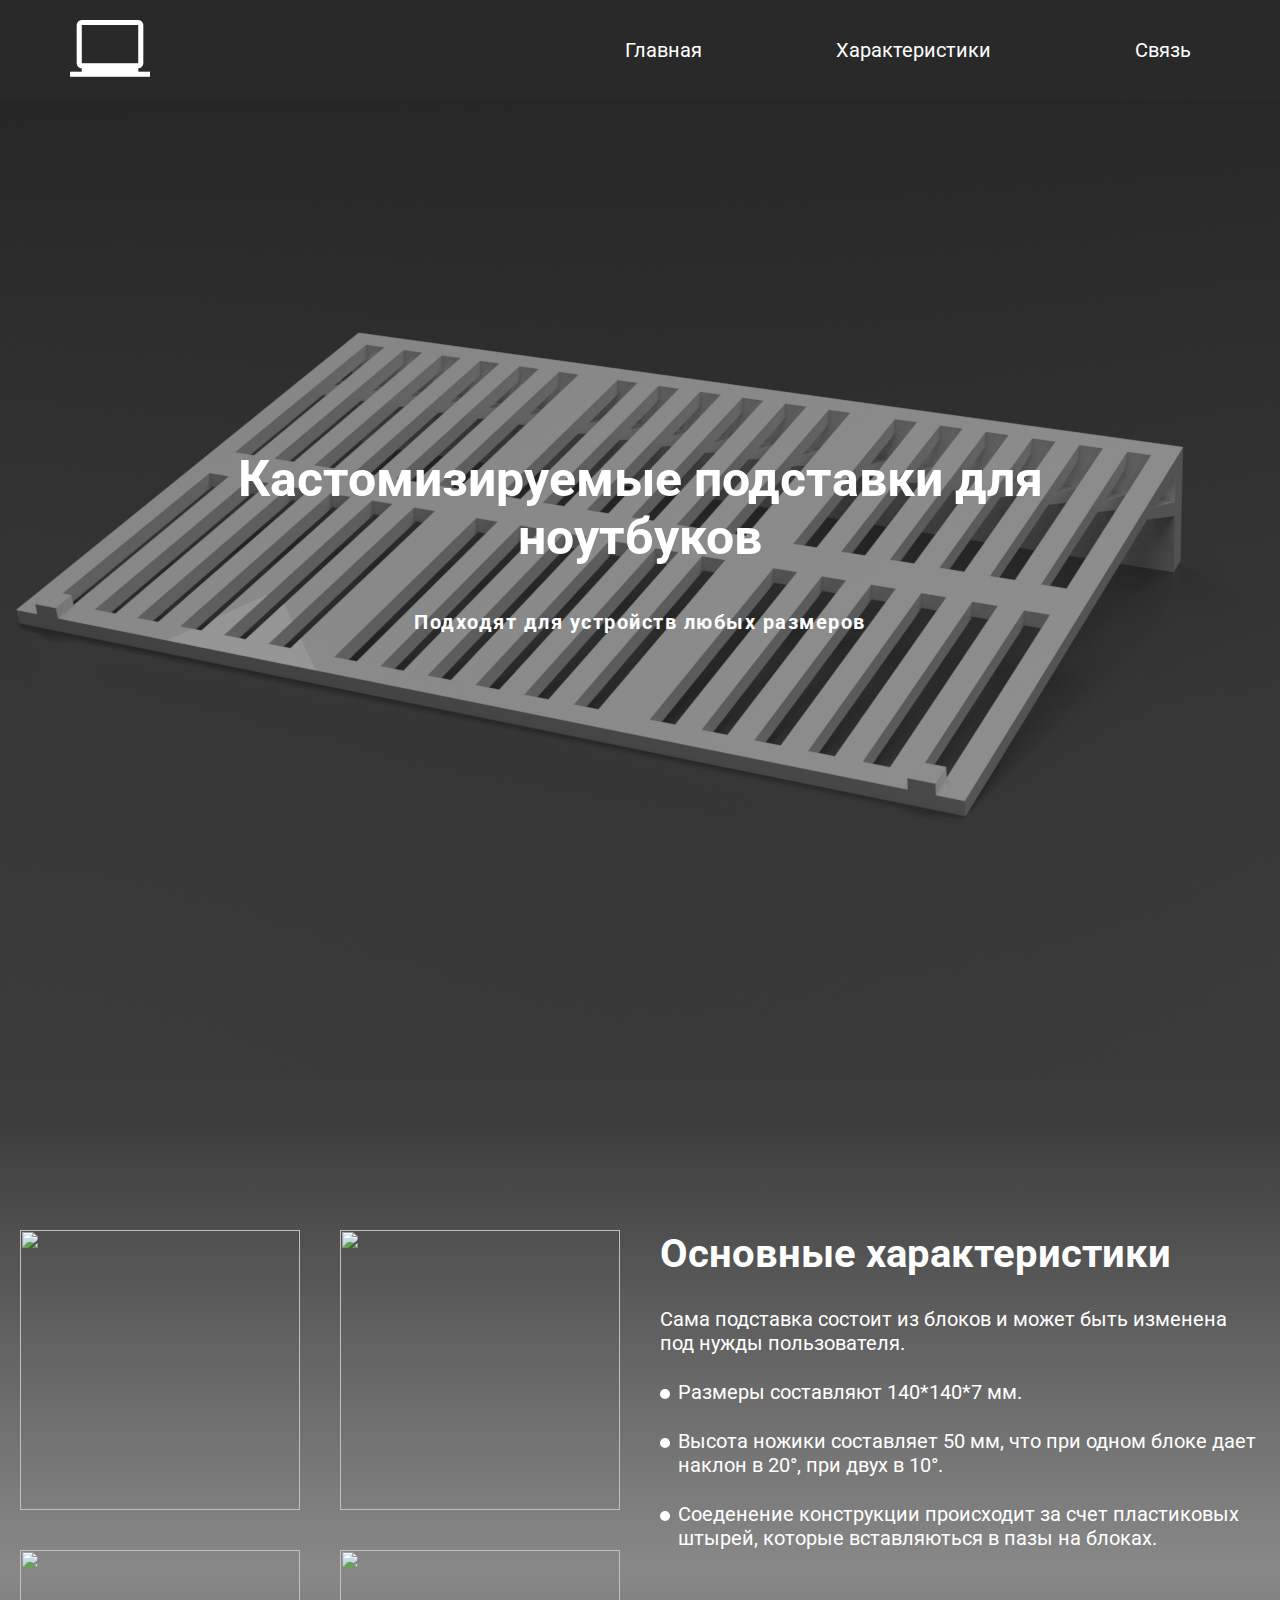
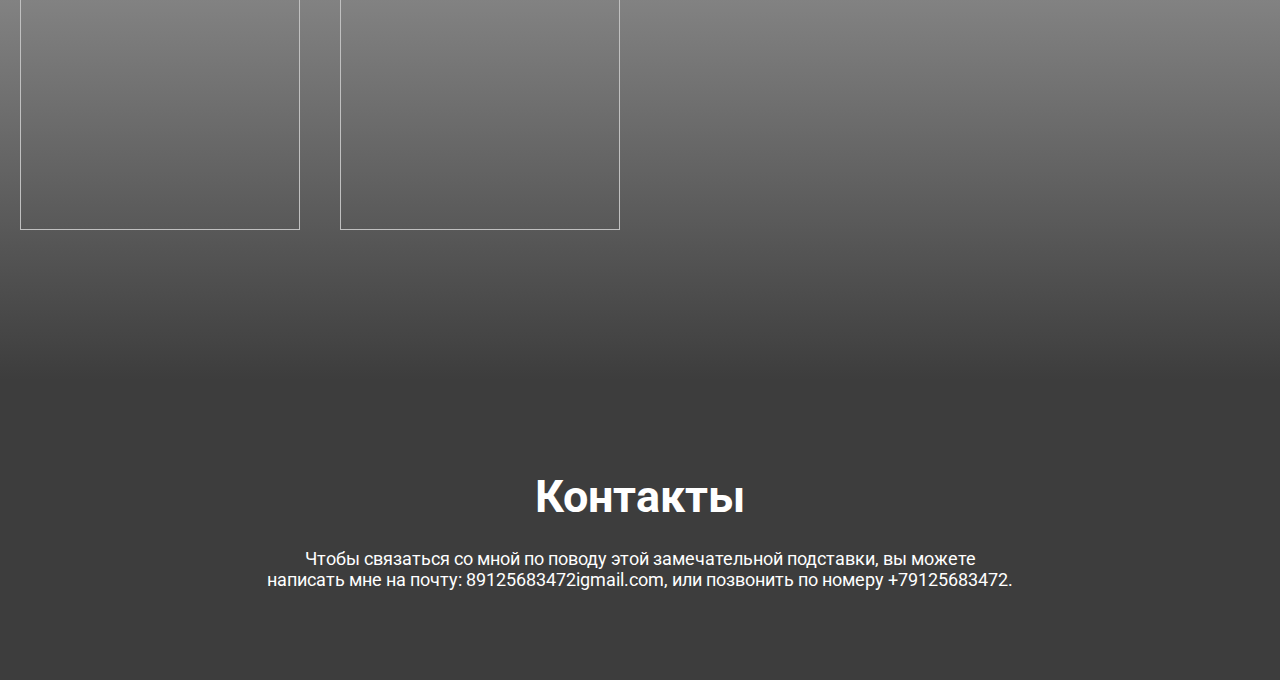
==== docs/index.html @ a1c27b6e "Update index.html" ====
<!DOCTYPE html>
<html lang="en">
<head>
    <meta charset="UTF-8">
    <meta name="viewport" content="width=device-width, initial-scale=1.0">
    <title>Великая подставка для ноутбука</title>
    <link rel="stylesheet" href="style.css">
    <link rel="preconnect" href="https://fonts.googleapis.com">
    <link rel="preconnect" href="https://fonts.gstatic.com" crossorigin>
    <link href="https://fonts.googleapis.com/css2?family=Roboto:ital,wght@0,100;0,300;0,400;0,500;0,700;0,900;1,100;1,300;1,400;1,500;1,700;1,900&display=swap" rel="stylesheet">
    <link rel="stylesheet" href="https://fonts.googleapis.com/css2?family=Material+Symbols+Outlined:opsz,wght,FILL,GRAD@20..48,100..700,0..1,-50..200" />
</head>
<body>
    <header class="head">
        <div class="head-wrapper">
            <div class="head-wrapper-icon">
                    <span class="material-symbols-outlined" style="font-size: 80px; display: flex; flex-wrap: wrap; align-content: center; color: #fff;">
                        laptop_windows
                        </span>
            </div>
            <div class="head-wrapper-cont">
                <a href="#main" class="head-wrapper-a">Главная</a>
                <a href="#info" class="head-wrapper-a">Характеристики</a>
                <a href="#footer" class="head-wrapper-a head-wrapper-a1">Связь</a>
            </div>
            
            </div>
    </header>
    <section class="main" id="main">
        <div class="main-dark">
            <div class="main-wrapper">
                <h1 class="main-title">Кастомизируемые подставки для ноутбуков</h1>
                <h2 class="main-subtitle">Подходят для устройств любых размеров</h2>
            </div>
        </div>
    </section>
    <section class="info" id="info">
        <div class="info-wrapper">
            <div class="info-img">
                <img src="img/3.png" alt="" class="info-img-block">
                <img src="img/1.png" alt="" class="info-img-block">
                <img src="img/4.png" alt="" class="info-img-block">
                <img src="img/2.png" alt="" class="info-img-block">
            </div>
            <div class="info-text">
                <h2 class="info-text-title">Основные характеристики</h2>

                <p class="info-text-p">Сама подставка состоит из блоков и может быть изменена под нужды пользователя.</p>
                <div class="info-text-block"><span class="info-text-op-dot"></span><p class="info-text-op">Размеры составляют 140*140*7 мм.</p></div>
                <div class="info-text-block"><span class="info-text-op-dot"></span><p class="info-text-op">Высота ножики составляет 50 мм, что при одном блоке дает наклон в 20°, при двух в 10°.</p></div>
                <div class="info-text-block"><span class="info-text-op-dot"></span><p class="info-text-op">Соеденение конструкции происходит за счет пластиковых штырей, которые вставляються в пазы на блоках.</p></div>
            </div>
            
        </div>
    </section>
    <footer class="contact" id="footer">
        <div class="contact-wrapper">
            <h2 class="contact-title">Контакты</h2>
            <p class="contact-text">Чтобы связаться со мной по поводу этой замечательной подставки, вы можете написать мне на почту: 89125683472igmail.com, или позвонить по номеру +79125683472.</p>
        </div>
    </footer>
</body>
</html>
---- docs/style.css ----
.material-symbols-outlined
{
    font-size: 30px;
}
body
{
    width: 100%;
    height: 100%;
    margin: 0;
    display: block;
    font-family: "Roboto";
}
h1, h2, h3
{
    margin: 0;
    padding: 0;
    font-size: 17px;
}
p
{
    margin: 0;
}
@import url('https://fonts.googleapis.com/css2?family=Roboto:ital,wght@0,100;0,300;0,400;0,500;0,700;0,900;1,100;1,300;1,400;1,500;1,700;1,900&display=swap');
.head
{
    width: 100%;
    height: 100px;
    background-color: #292929;
    position: fixed;
}
.head-wrapper
{
    height: 100px;
    width: 94.79%;
    display: flex;
    justify-content: space-between;
    margin-left: 50px;
    margin-right: 50px;
}

.head-wrapper-cont
{
    width: 700px;
    display: flex;
    justify-content: space-between;
    align-content: center;
    flex-wrap: wrap;
}

.head-wrapper-a
{
    width: 200px;
    color: #fff;
    padding-top: 5px;
    padding-bottom: 5px;
    display: flex;
    justify-content: center;
    flex-wrap: wrap;
    align-content: center;
    text-decoration: none;
    font-size: 20px;
    background-color: #292929;
    height: 85px;
    transition: all 1s ease-in-out;
}

.head-wrapper-icon
{
    height: 100%;
    width: 120px;
    display: flex;
    justify-content: center;
    align-content: center;
    flex-wrap: wrap;
}

.head-wrapper-a1
{
    margin-right: 0;
}

.head-wrapper-a:hover
{
    background-color: #fff;
    border-radius: 15px;
    transition: all 1s ease-in-out;
    color: #292929;
}

.main
{
    width: 100%;
    height: 1080px;
    display: flex;
    justify-content: center;
    align-content: center;
    flex-wrap: wrap;
    background-image: url('../img/untitled.png');
    background-position: center;
    background-repeat: no-repeat;
    background-color: #292929;
}

.main-wrapper
{
    width: 960px;
    height: 500px;
    display: flex;
    justify-content: center;
    flex-wrap: wrap;
    align-content: center;
}

.main-title
{
    width: 100%;
    height: 25%;
    margin-bottom: 35px;
    display: flex;
    justify-content: center;
    font-size: 50px;
    text-align: center;
    color:white;

}

.main-subtitle
{
    width: 100%;
    height: 20px;
    text-align: center;
    color:white;
    font-size: 20px;
    letter-spacing: 1.5px;
}

.main-dark
{
    width: 100%;
    height: 1080px;
    display: flex;
    justify-content: center;
    flex-wrap: wrap;
    align-content: center;
    background-color: rgba(73, 73, 73, 0.37);
    background: radial-gradient(farthest-corner at 2000px 1000px, rgba(95, 95, 95, 0.37) 15%, rgba(54, 54, 54, 0.37) 100%);
}

.info
{
    width: 100%;
    height: 900px;
    display: flex;
    justify-content: center;
    flex-wrap: wrap;
    align-content: center;
    color: #fff;
    background: rgb(41,41,41);
    background: linear-gradient(180deg, rgb(61, 61, 61) 5%, rgba(136,136,136,1) 54%, rgba(61,61,61,1) 100%);
}

.info-wrapper
{
    display: flex;
    justify-content: space-between;
    flex-wrap: wrap;
    align-content: center;
    width: 1240px;
    height: 600px;
}

.info-img
{
    width: 600px;
    height: 100%;
    display: flex;
    justify-content: space-between;
    align-content:space-between;
    flex-wrap: wrap;
    padding-right: 20px;
}

.info-img-block
{
    height: 280px;
    width: 280px;
}

.info-text
{
    width: 600px;
    height: 100%;
    padding-left: 20px;
}

.info-text-op-dot
{
    display: block;
    width: 10px;
    height: 10px;
    background-color: #fff;
    border-radius: 50%;
    margin-right: 8px;
}

.info-text-title
{
    font-size: 40px;
    margin-bottom: 30px;
}

.info-text p
{
    font-size: 20px;
    margin: 0;
    margin-bottom: 25px;
}

.info-text-op
{
    display: flex;
    align-items: baseline;
    width: 580px;
}

.info-text-block
{
    display: flex;
    align-items: baseline;
}

.contact
{
    width: 100%;
    height: 300px;
    background-color: #3d3d3d;
    display: flex;
    justify-content: center;
    flex-wrap: wrap;
    align-content: center;
}

.contact-wrapper
{
    width: 1220px;
    height: 300px;
    text-align: center;
    display: flex;
    justify-content: center;
    flex-direction: column;
    align-content: center;
    flex-wrap: wrap;
}

.contact-title
{
    color: #fff;
    font-size: 45px;
    margin-bottom: 25px;
}

.contact-text
{
    width: 750px;
    color: #fff;
    font-size: 18px;
}
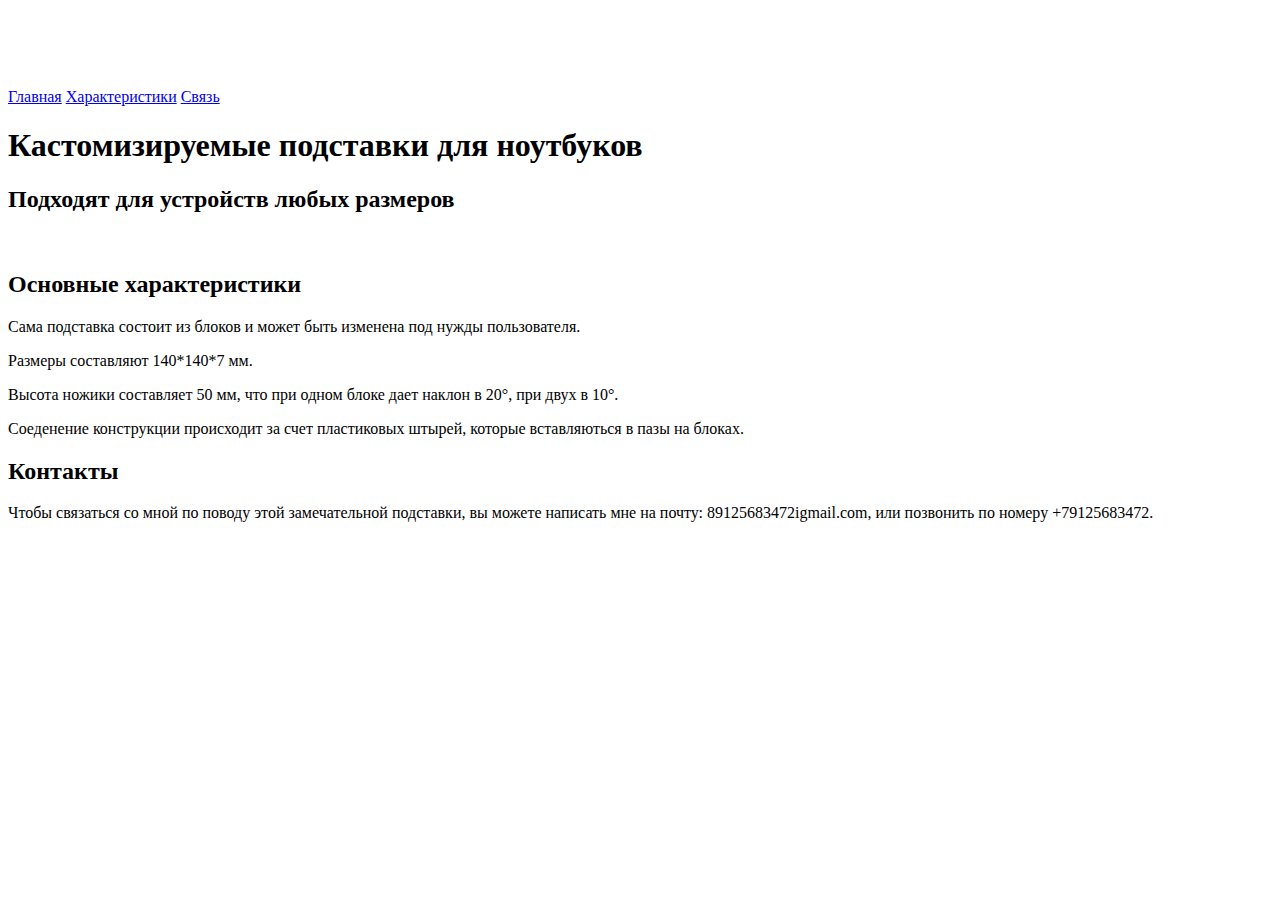
==== commit 6904811c: "Update index.html" ====
--- a/docs/index.html
+++ b/docs/index.html
@@ -4,7 +4,7 @@
     <meta charset="UTF-8">
     <meta name="viewport" content="width=device-width, initial-scale=1.0">
     <title>Великая подставка для ноутбука</title>
-    <link rel="stylesheet" href="style.css">
+    <link rel="stylesheet" href="docs/style.css">
     <link rel="preconnect" href="https://fonts.googleapis.com">
     <link rel="preconnect" href="https://fonts.gstatic.com" crossorigin>
     <link href="https://fonts.googleapis.com/css2?family=Roboto:ital,wght@0,100;0,300;0,400;0,500;0,700;0,900;1,100;1,300;1,400;1,500;1,700;1,900&display=swap" rel="stylesheet">
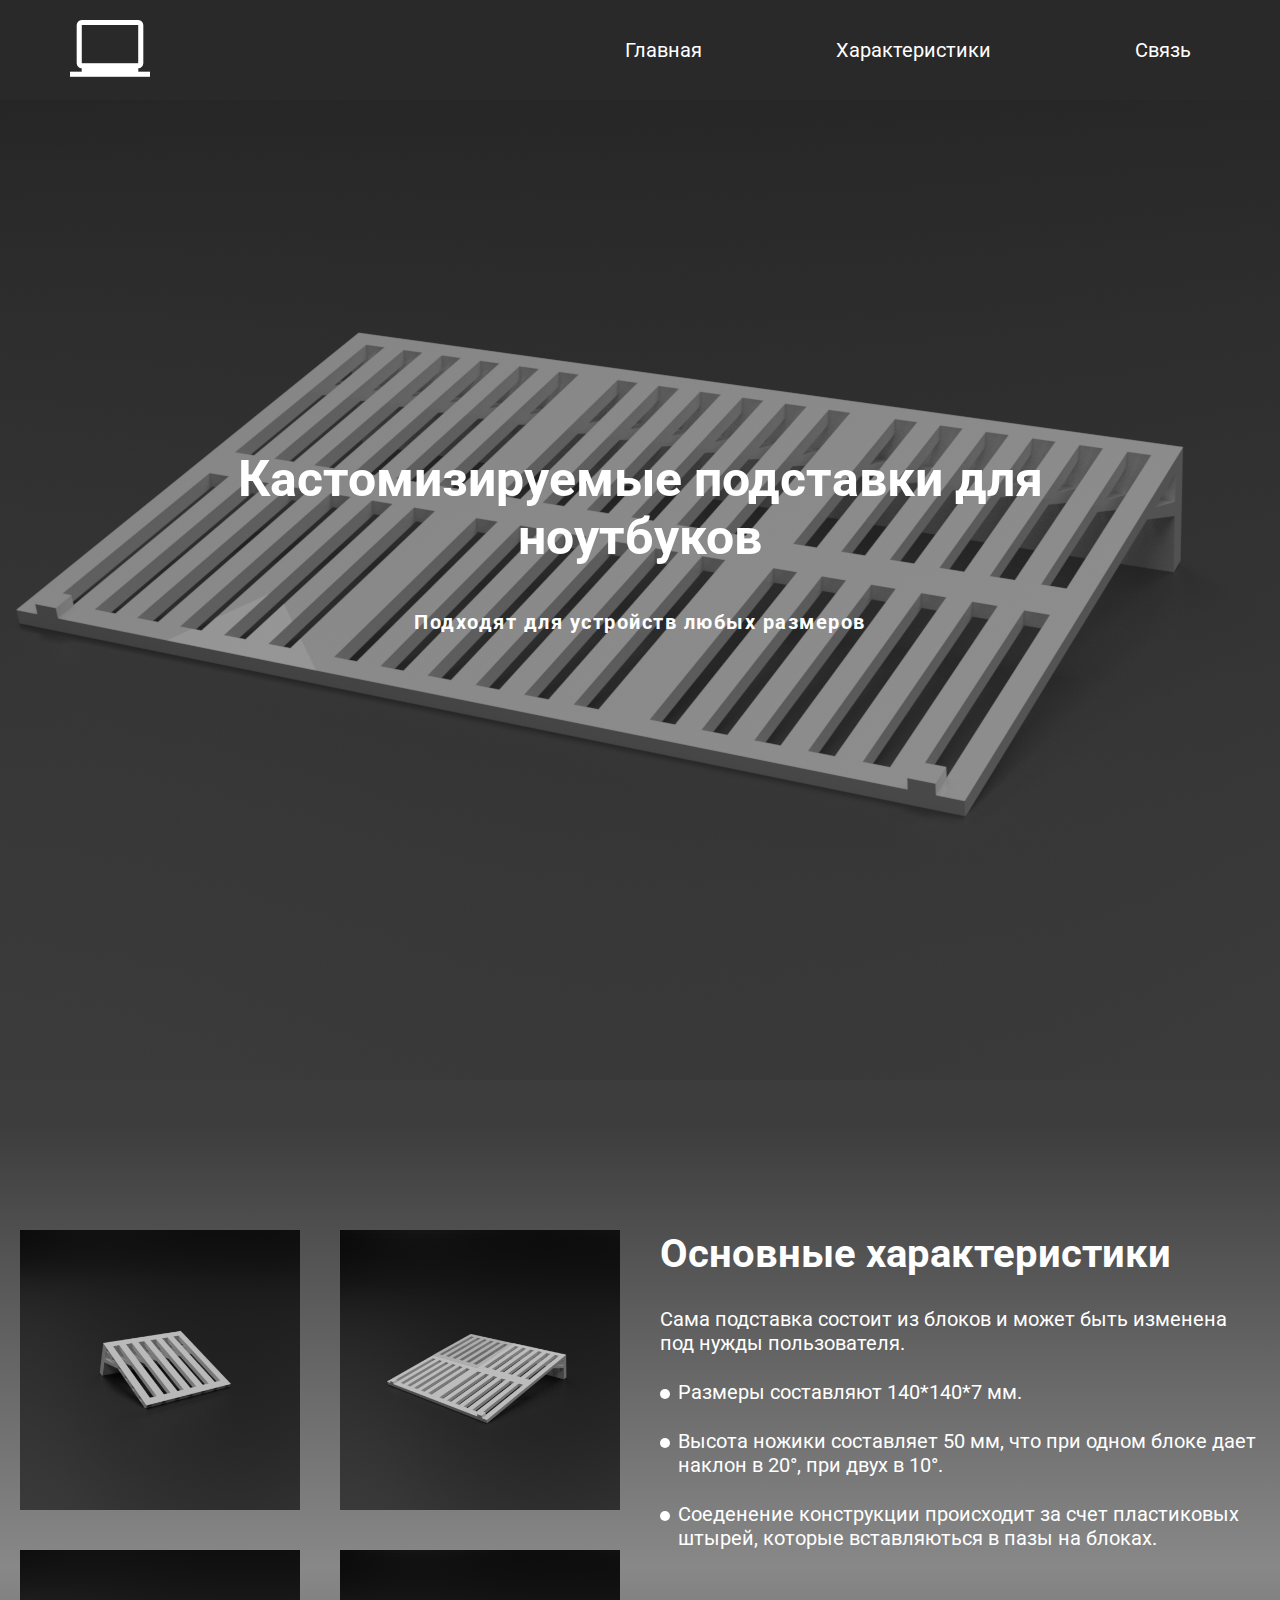
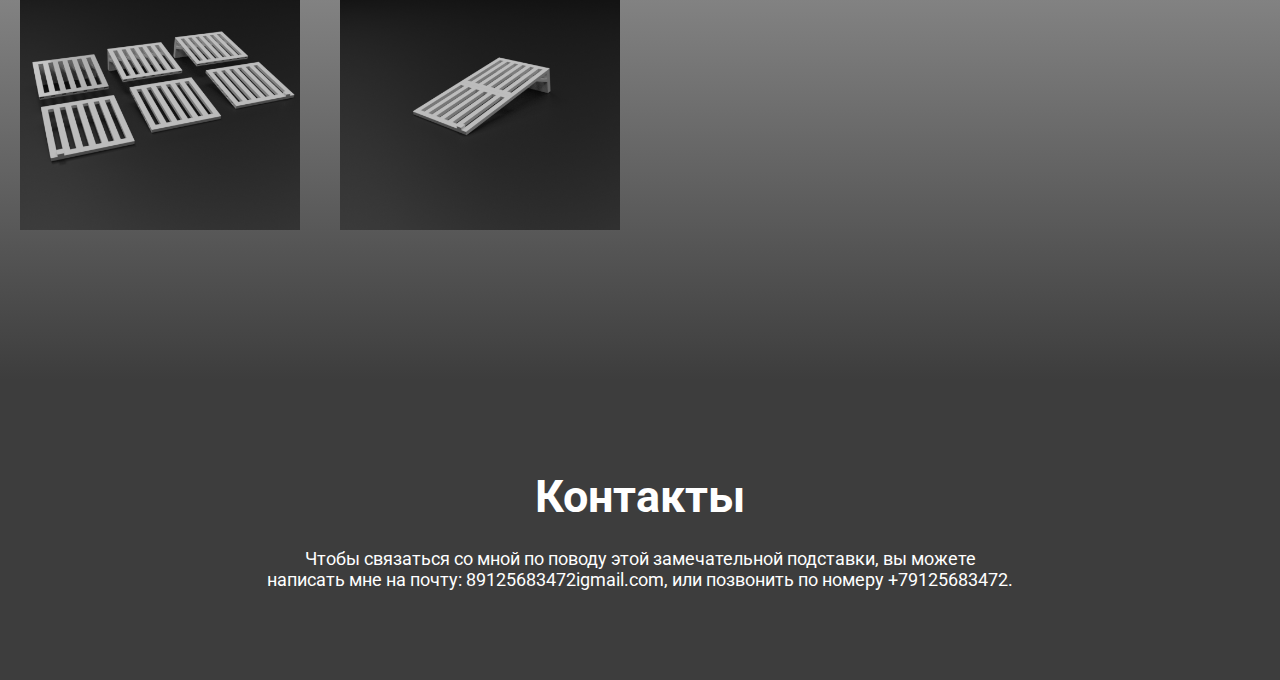
==== commit 5a5c3e5d: "Add files via upload" ====
--- a/docs/index.html
+++ b/docs/index.html
@@ -4,7 +4,7 @@
     <meta charset="UTF-8">
     <meta name="viewport" content="width=device-width, initial-scale=1.0">
     <title>Великая подставка для ноутбука</title>
-    <link rel="stylesheet" href="docs/style.css">
+    <link rel="stylesheet" href="style.css">
     <link rel="preconnect" href="https://fonts.googleapis.com">
     <link rel="preconnect" href="https://fonts.gstatic.com" crossorigin>
     <link href="https://fonts.googleapis.com/css2?family=Roboto:ital,wght@0,100;0,300;0,400;0,500;0,700;0,900;1,100;1,300;1,400;1,500;1,700;1,900&display=swap" rel="stylesheet">
@@ -37,10 +37,10 @@
     <section class="info" id="info">
         <div class="info-wrapper">
             <div class="info-img">
-                <img src="img/3.png" alt="" class="info-img-block">
-                <img src="img/1.png" alt="" class="info-img-block">
-                <img src="img/4.png" alt="" class="info-img-block">
-                <img src="img/2.png" alt="" class="info-img-block">
+                <img src="../img/3.png" alt="" class="info-img-block">
+                <img src="../img/1.png" alt="" class="info-img-block">
+                <img src="../img/4.png" alt="" class="info-img-block">
+                <img src="../img/2.png" alt="" class="info-img-block">
             </div>
             <div class="info-text">
                 <h2 class="info-text-title">Основные характеристики</h2>
@@ -60,4 +60,4 @@
         </div>
     </footer>
 </body>
-</html>
+</html>--- a/docs/style.css
+++ b/docs/style.css
@@ -0,0 +1,267 @@
+.material-symbols-outlined
+{
+    font-size: 30px;
+}
+body
+{
+    width: 100%;
+    height: 100%;
+    margin: 0;
+    display: block;
+    font-family: "Roboto";
+}
+h1, h2, h3
+{
+    margin: 0;
+    padding: 0;
+    font-size: 17px;
+}
+p
+{
+    margin: 0;
+}
+@import url('https://fonts.googleapis.com/css2?family=Roboto:ital,wght@0,100;0,300;0,400;0,500;0,700;0,900;1,100;1,300;1,400;1,500;1,700;1,900&display=swap');
+.head
+{
+    width: 100%;
+    height: 100px;
+    background-color: #292929;
+    position: fixed;
+}
+.head-wrapper
+{
+    height: 100px;
+    width: 94.79%;
+    display: flex;
+    justify-content: space-between;
+    margin-left: 50px;
+    margin-right: 50px;
+}
+
+.head-wrapper-cont
+{
+    width: 700px;
+    display: flex;
+    justify-content: space-between;
+    align-content: center;
+    flex-wrap: wrap;
+}
+
+.head-wrapper-a
+{
+    width: 200px;
+    color: #fff;
+    padding-top: 5px;
+    padding-bottom: 5px;
+    display: flex;
+    justify-content: center;
+    flex-wrap: wrap;
+    align-content: center;
+    text-decoration: none;
+    font-size: 20px;
+    background-color: #292929;
+    height: 85px;
+    transition: all 1s ease-in-out;
+}
+
+.head-wrapper-icon
+{
+    height: 100%;
+    width: 120px;
+    display: flex;
+    justify-content: center;
+    align-content: center;
+    flex-wrap: wrap;
+}
+
+.head-wrapper-a1
+{
+    margin-right: 0;
+}
+
+.head-wrapper-a:hover
+{
+    background-color: #fff;
+    border-radius: 15px;
+    transition: all 1s ease-in-out;
+    color: #292929;
+}
+
+.main
+{
+    width: 100%;
+    height: 1080px;
+    display: flex;
+    justify-content: center;
+    align-content: center;
+    flex-wrap: wrap;
+    background-image: url('../img/untitled.png');
+    background-position: center;
+    background-repeat: no-repeat;
+    background-color: #292929;
+}
+
+.main-wrapper
+{
+    width: 960px;
+    height: 500px;
+    display: flex;
+    justify-content: center;
+    flex-wrap: wrap;
+    align-content: center;
+}
+
+.main-title
+{
+    width: 100%;
+    height: 25%;
+    margin-bottom: 35px;
+    display: flex;
+    justify-content: center;
+    font-size: 50px;
+    text-align: center;
+    color:white;
+
+}
+
+.main-subtitle
+{
+    width: 100%;
+    height: 20px;
+    text-align: center;
+    color:white;
+    font-size: 20px;
+    letter-spacing: 1.5px;
+}
+
+.main-dark
+{
+    width: 100%;
+    height: 1080px;
+    display: flex;
+    justify-content: center;
+    flex-wrap: wrap;
+    align-content: center;
+    background-color: rgba(73, 73, 73, 0.37);
+    background: radial-gradient(farthest-corner at 2000px 1000px, rgba(95, 95, 95, 0.37) 15%, rgba(54, 54, 54, 0.37) 100%);
+}
+
+.info
+{
+    width: 100%;
+    height: 900px;
+    display: flex;
+    justify-content: center;
+    flex-wrap: wrap;
+    align-content: center;
+    color: #fff;
+    background: rgb(41,41,41);
+    background: linear-gradient(180deg, rgb(61, 61, 61) 5%, rgba(136,136,136,1) 54%, rgba(61,61,61,1) 100%);
+}
+
+.info-wrapper
+{
+    display: flex;
+    justify-content: space-between;
+    flex-wrap: wrap;
+    align-content: center;
+    width: 1240px;
+    height: 600px;
+}
+
+.info-img
+{
+    width: 600px;
+    height: 100%;
+    display: flex;
+    justify-content: space-between;
+    align-content:space-between;
+    flex-wrap: wrap;
+    padding-right: 20px;
+}
+
+.info-img-block
+{
+    height: 280px;
+    width: 280px;
+}
+
+.info-text
+{
+    width: 600px;
+    height: 100%;
+    padding-left: 20px;
+}
+
+.info-text-op-dot
+{
+    display: block;
+    width: 10px;
+    height: 10px;
+    background-color: #fff;
+    border-radius: 50%;
+    margin-right: 8px;
+}
+
+.info-text-title
+{
+    font-size: 40px;
+    margin-bottom: 30px;
+}
+
+.info-text p
+{
+    font-size: 20px;
+    margin: 0;
+    margin-bottom: 25px;
+}
+
+.info-text-op
+{
+    display: flex;
+    align-items: baseline;
+    width: 580px;
+}
+
+.info-text-block
+{
+    display: flex;
+    align-items: baseline;
+}
+
+.contact
+{
+    width: 100%;
+    height: 300px;
+    background-color: #3d3d3d;
+    display: flex;
+    justify-content: center;
+    flex-wrap: wrap;
+    align-content: center;
+}
+
+.contact-wrapper
+{
+    width: 1220px;
+    height: 300px;
+    text-align: center;
+    display: flex;
+    justify-content: center;
+    flex-direction: column;
+    align-content: center;
+    flex-wrap: wrap;
+}
+
+.contact-title
+{
+    color: #fff;
+    font-size: 45px;
+    margin-bottom: 25px;
+}
+
+.contact-text
+{
+    width: 750px;
+    color: #fff;
+    font-size: 18px;
+}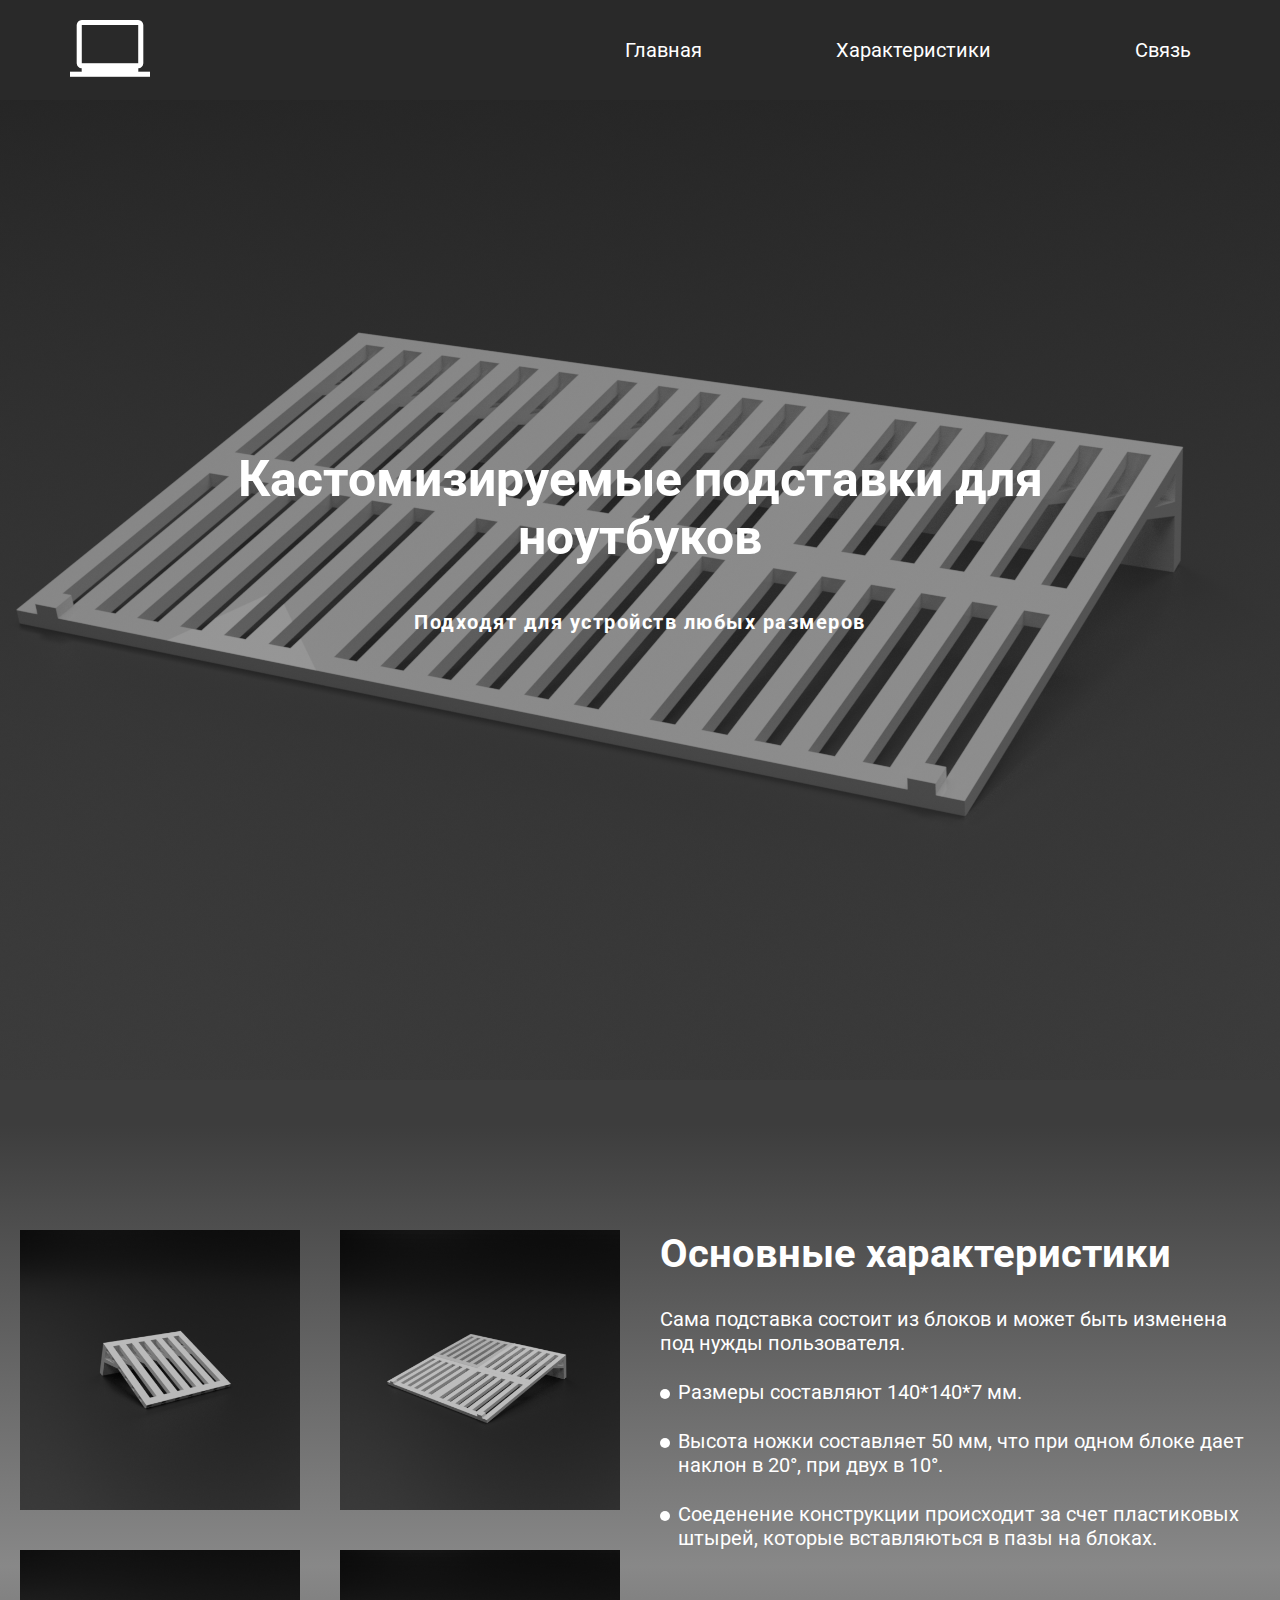
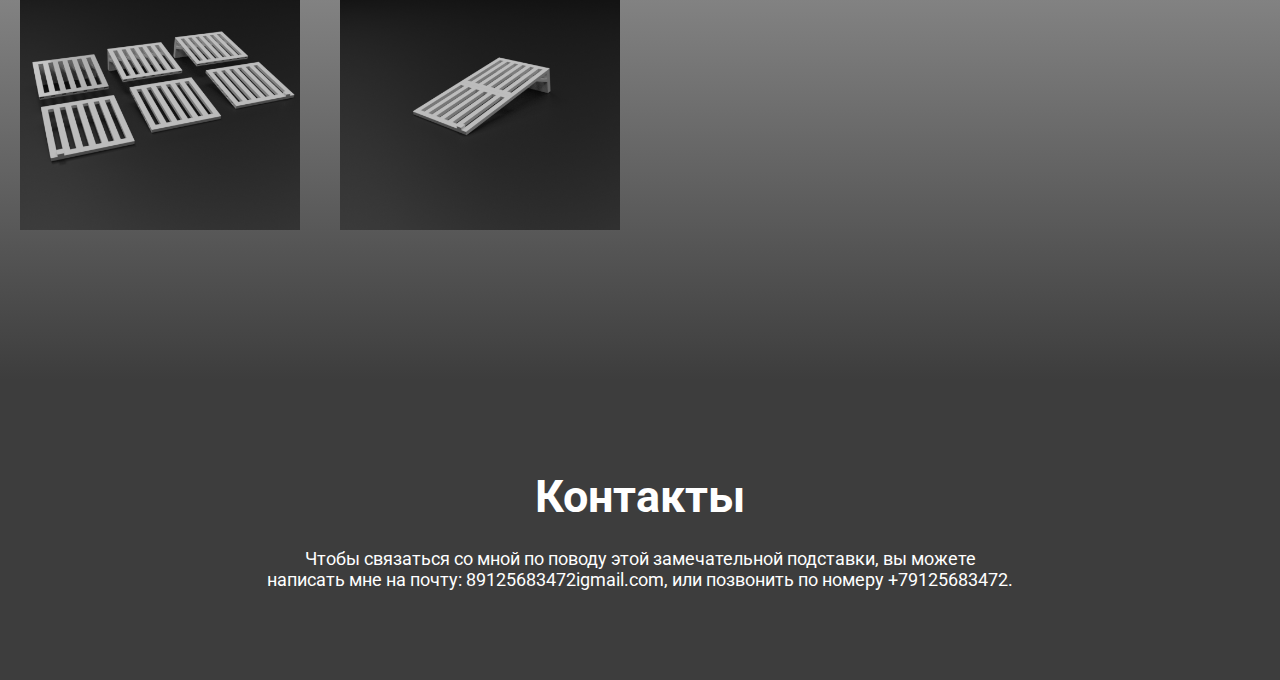
==== commit 3723007b: "Update index.html" ====
--- a/docs/index.html
+++ b/docs/index.html
@@ -37,17 +37,17 @@
     <section class="info" id="info">
         <div class="info-wrapper">
             <div class="info-img">
-                <img src="../img/3.png" alt="" class="info-img-block">
-                <img src="../img/1.png" alt="" class="info-img-block">
-                <img src="../img/4.png" alt="" class="info-img-block">
-                <img src="../img/2.png" alt="" class="info-img-block">
+                <img src="../img/3.png" alt="картинка подставки" class="info-img-block">
+                <img src="../img/1.png" alt="картинка подставки" class="info-img-block">
+                <img src="../img/4.png" alt="картинка подставки" class="info-img-block">
+                <img src="../img/2.png" alt="картинка подставки" class="info-img-block">
             </div>
             <div class="info-text">
                 <h2 class="info-text-title">Основные характеристики</h2>
 
                 <p class="info-text-p">Сама подставка состоит из блоков и может быть изменена под нужды пользователя.</p>
                 <div class="info-text-block"><span class="info-text-op-dot"></span><p class="info-text-op">Размеры составляют 140*140*7 мм.</p></div>
-                <div class="info-text-block"><span class="info-text-op-dot"></span><p class="info-text-op">Высота ножики составляет 50 мм, что при одном блоке дает наклон в 20°, при двух в 10°.</p></div>
+                <div class="info-text-block"><span class="info-text-op-dot"></span><p class="info-text-op">Высота ножки составляет 50 мм, что при одном блоке дает наклон в 20°, при двух в 10°.</p></div>
                 <div class="info-text-block"><span class="info-text-op-dot"></span><p class="info-text-op">Соеденение конструкции происходит за счет пластиковых штырей, которые вставляються в пазы на блоках.</p></div>
             </div>
             
@@ -60,4 +60,4 @@
         </div>
     </footer>
 </body>
-</html>+</html>
--- a/docs/style.css
+++ b/docs/style.css
@@ -264,4 +264,4 @@
     width: 750px;
     color: #fff;
     font-size: 18px;
-}+}
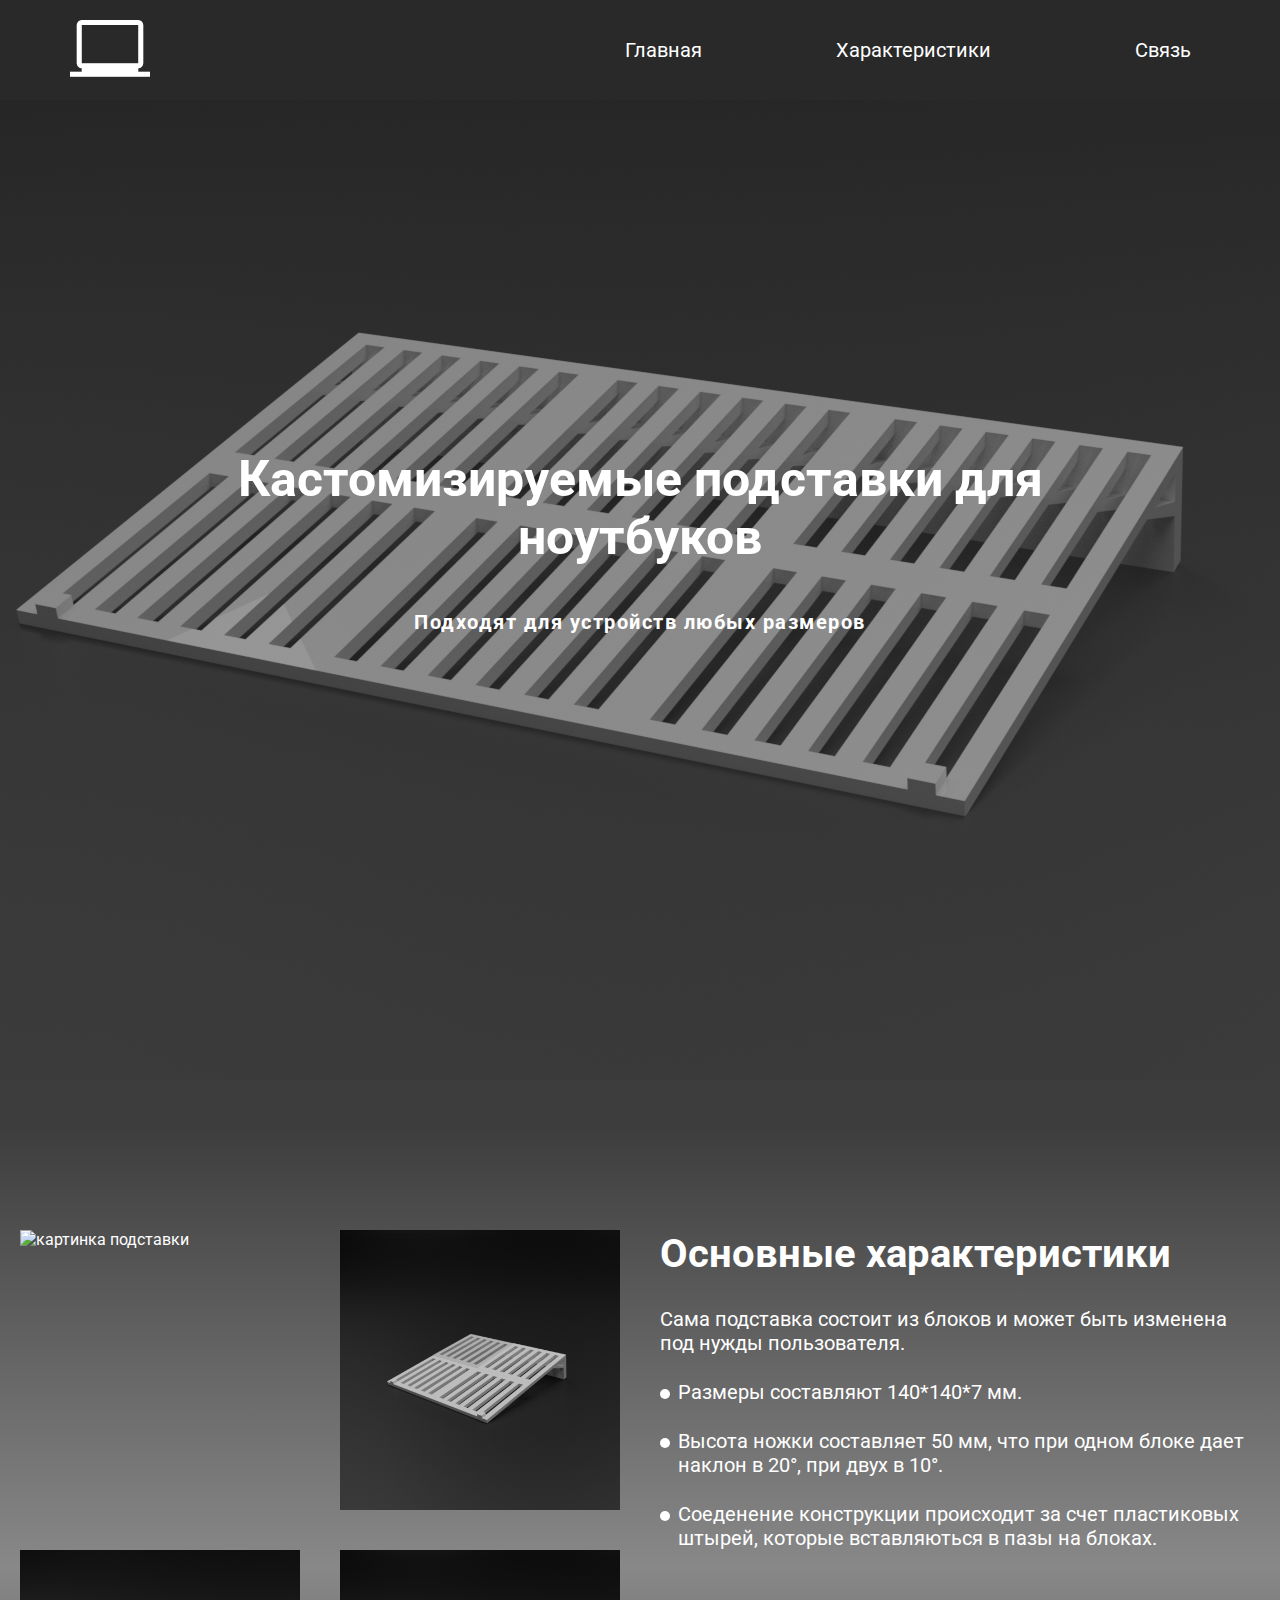
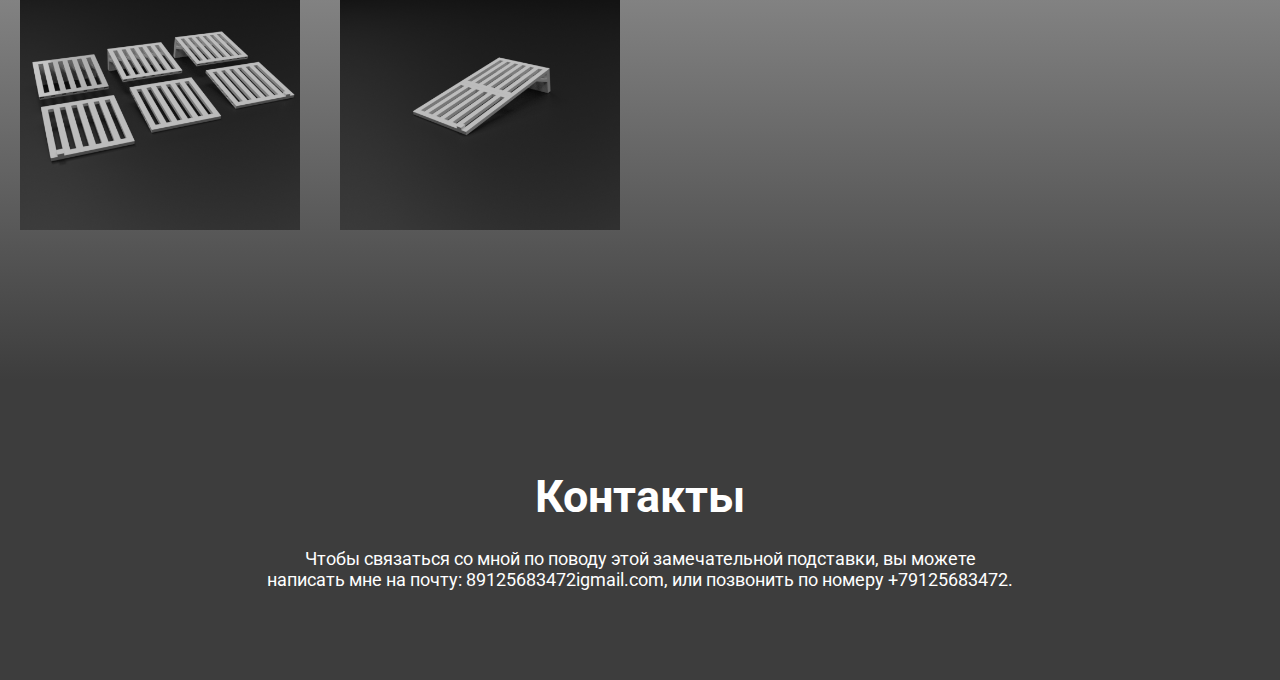
==== commit 782da947: "Update index.html" ====
--- a/docs/index.html
+++ b/docs/index.html
@@ -37,7 +37,7 @@
     <section class="info" id="info">
         <div class="info-wrapper">
             <div class="info-img">
-                <img src="../img/3.png" alt="картинка подставки" class="info-img-block">
+                <img src="img/3.png" alt="картинка подставки" class="info-img-block">
                 <img src="../img/1.png" alt="картинка подставки" class="info-img-block">
                 <img src="../img/4.png" alt="картинка подставки" class="info-img-block">
                 <img src="../img/2.png" alt="картинка подставки" class="info-img-block">
